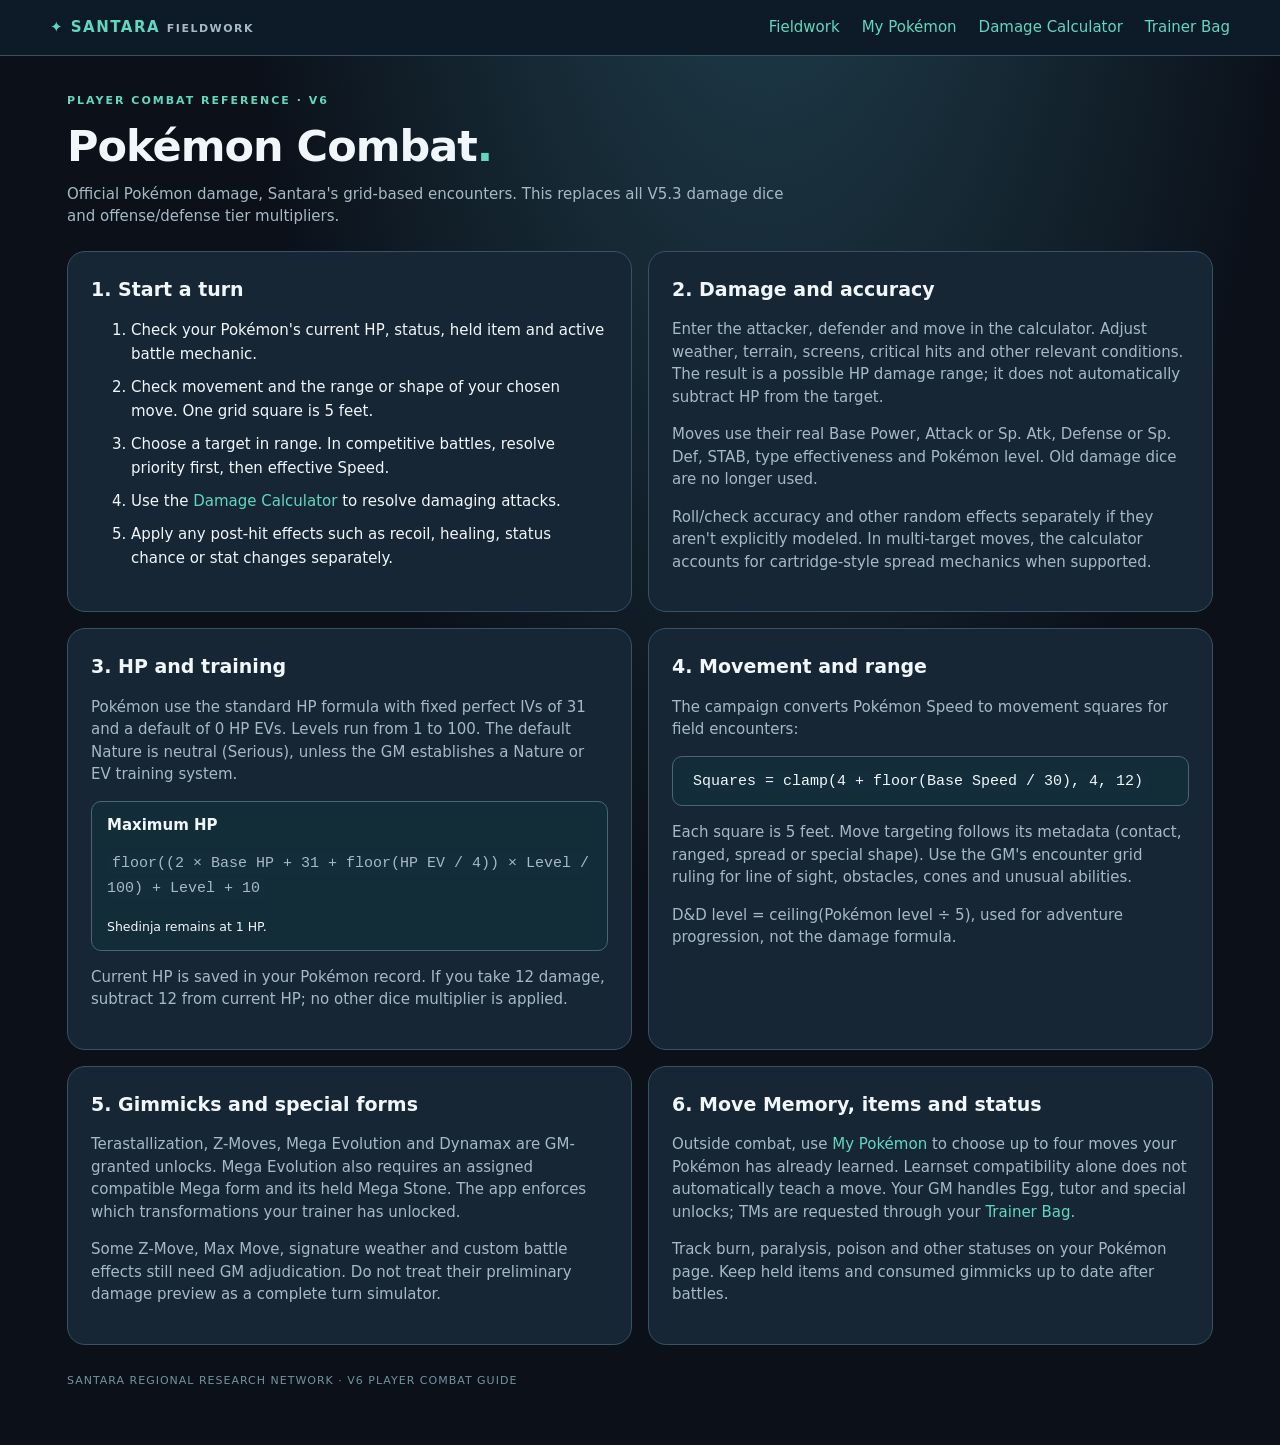
==== combat-guide.html @ be3c0987 "Publish single player-facing V6 Pokémon combat reference, replacing V5.3 dice" ====
<!doctype html>
<html lang="en">
<head>
<meta charset="utf-8"><meta name="viewport" content="width=device-width,initial-scale=1">
<meta name="theme-color" content="#0b1019">
<title>V6 Combat Guide · Santara Fieldwork</title>
<link rel="stylesheet" href="./pokemon-party.css">
<style>
.combat-layout{display:grid;grid-template-columns:repeat(2,minmax(0,1fr));gap:16px;margin:18px 0}
.combat-layout .panel{margin:0}
.combat-layout h2{font-size:19px;margin:0 0 12px}
.combat-layout li{margin:9px 0;line-height:1.6}
.combat-layout code{background:#142d3b;border-radius:4px;padding:2px 5px}
.combat-formula{padding:12px 15px;background:#122d37;border:1px solid #456776;border-radius:10px;overflow-wrap:anywhere}
@media(max-width:790px){.combat-layout{grid-template-columns:1fr}}
</style>
</head>
<body>
<header class="bar"><a class="brand" href="./index.html">✦ SANTARA <span>FIELDWORK</span></a><nav><a href="./index.html">Fieldwork</a><a href="./pokemon-party.html">My Pokémon</a><a href="./damage-calculator.html">Damage Calculator</a><a href="./inventory.html">Trainer Bag</a></nav></header>
<main class="shell">
<section class="hero"><div><span class="eyebrow">PLAYER COMBAT REFERENCE · V6</span><h1>Pokémon Combat<span class="accent">.</span></h1><p>Official Pokémon damage, Santara's grid-based encounters. This replaces all V5.3 damage dice and offense/defense tier multipliers.</p></div></section>
<div class="combat-layout">
<section class="panel"><h2>1. Start a turn</h2><ol><li>Check your Pokémon's current HP, status, held item and active battle mechanic.</li><li>Check movement and the range or shape of your chosen move. One grid square is 5 feet.</li><li>Choose a target in range. In competitive battles, resolve priority first, then effective Speed.</li><li>Use the <a href="./damage-calculator.html">Damage Calculator</a> to resolve damaging attacks.</li><li>Apply any post-hit effects such as recoil, healing, status chance or stat changes separately.</li></ol></section>
<section class="panel"><h2>2. Damage and accuracy</h2><p>Enter the attacker, defender and move in the calculator. Adjust weather, terrain, screens, critical hits and other relevant conditions. The result is a possible HP damage range; it does not automatically subtract HP from the target.</p><p>Moves use their real Base Power, Attack or Sp. Atk, Defense or Sp. Def, STAB, type effectiveness and Pokémon level. Old damage dice are no longer used.</p><p>Roll/check accuracy and other random effects separately if they aren't explicitly modeled. In multi-target moves, the calculator accounts for cartridge-style spread mechanics when supported.</p></section>
<section class="panel"><h2>3. HP and training</h2><p>Pokémon use the standard HP formula with fixed perfect IVs of 31 and a default of 0 HP EVs. Levels run from 1 to 100. The default Nature is neutral (Serious), unless the GM establishes a Nature or EV training system.</p><div class="combat-formula"><b>Maximum HP</b><p><code>floor((2 × Base HP + 31 + floor(HP EV / 4)) × Level / 100) + Level + 10</code></p><small>Shedinja remains at 1 HP.</small></div><p>Current HP is saved in your Pokémon record. If you take 12 damage, subtract 12 from current HP; no other dice multiplier is applied.</p></section>
<section class="panel"><h2>4. Movement and range</h2><p>The campaign converts Pokémon Speed to movement squares for field encounters:</p><div class="combat-formula"><code>Squares = clamp(4 + floor(Base Speed / 30), 4, 12)</code></div><p>Each square is 5 feet. Move targeting follows its metadata (contact, ranged, spread or special shape). Use the GM's encounter grid ruling for line of sight, obstacles, cones and unusual abilities.</p><p>D&amp;D level = ceiling(Pokémon level ÷ 5), used for adventure progression, not the damage formula.</p></section>
<section class="panel"><h2>5. Gimmicks and special forms</h2><p>Terastallization, Z-Moves, Mega Evolution and Dynamax are GM-granted unlocks. Mega Evolution also requires an assigned compatible Mega form and its held Mega Stone. The app enforces which transformations your trainer has unlocked.</p><p>Some Z-Move, Max Move, signature weather and custom battle effects still need GM adjudication. Do not treat their preliminary damage preview as a complete turn simulator.</p></section>
<section class="panel"><h2>6. Move Memory, items and status</h2><p>Outside combat, use <a href="./pokemon-party.html">My Pokémon</a> to choose up to four moves your Pokémon has already learned. Learnset compatibility alone does not automatically teach a move. Your GM handles Egg, tutor and special unlocks; TMs are requested through your <a href="./inventory.html">Trainer Bag</a>.</p><p>Track burn, paralysis, poison and other statuses on your Pokémon page. Keep held items and consumed gimmicks up to date after battles.</p></section>
</div>
<footer>SANTARA REGIONAL RESEARCH NETWORK · V6 PLAYER COMBAT GUIDE</footer>
</main>
</body></html>
---- pokemon-party.css ----
:root{color-scheme:dark;--bg:#0b1019;--panel:#172635;--panel2:#1d3040;--edge:#365264;--text:#f0f6f9;--muted:#a6b9c4;--teal:#61d8bd;--gold:#f3ca81}
*{box-sizing:border-box}body{margin:0;background:radial-gradient(ellipse at 60% -20%,#214351 0%,transparent 50%),var(--bg);color:var(--text);font:15px/1.5 system-ui,-apple-system,"Segoe UI",sans-serif;min-height:100vh}button,input,select,textarea{font:inherit}button{cursor:pointer}button:disabled{opacity:.48;cursor:not-allowed}a{color:var(--teal);text-decoration:none}.bar{border-bottom:1px solid var(--edge);background:#0d1a27;padding:16px max(24px,calc((100vw - 1180px)/2));display:flex;justify-content:space-between;align-items:center;gap:20px}.brand{font-weight:850;letter-spacing:1.5px}.brand span{color:var(--muted);font-size:11px}.bar nav{display:flex;gap:22px}.shell{max-width:1190px;padding:32px 22px;margin:auto}.hero{display:flex;justify-content:space-between;gap:15px;align-items:center;margin-bottom:23px}.hero h1{font-size:clamp(30px,4vw,43px);letter-spacing:-1px;margin:4px 0}.hero p{color:var(--muted);margin:0;max-width:720px}.eyebrow{font-size:11px;font-weight:750;letter-spacing:2px;color:var(--teal)}.accent{color:var(--teal)}.chip,.tag{font-size:12px;padding:6px 11px;border:1px solid #517785;border-radius:999px;color:#c4e8e2;background:#183440}.chip{white-space:nowrap}.panel{background:var(--panel);border:1px solid var(--edge);border-radius:18px;padding:23px;margin-bottom:18px}.panel h2,.panel h3{margin:0 0 12px}.panel p{color:var(--muted)}.toolbar{display:flex;justify-content:space-between;align-items:center;gap:10px;margin-bottom:16px;flex-wrap:wrap}.toolbar h2{margin:0}.tabs{display:flex;gap:9px;flex-wrap:wrap}.btn{border:1px solid #4b7783;background:#23414b;color:var(--text);padding:9px 14px;border-radius:10px;font-weight:700}.btn:hover{border-color:var(--teal)}.btn.primary{color:#062821;background:var(--teal);border-color:var(--teal)}.btn.danger{color:#ffc4c2;border-color:#8b5a5a}.btn.small{padding:6px 10px;font-size:12px}.poke-grid{display:grid;grid-template-columns:repeat(3,minmax(0,1fr));gap:13px}.poke-card{border:1px solid #345467;background:linear-gradient(155deg,#1e3746,#132535);border-radius:16px;padding:16px;text-align:left;width:100%;color:var(--text);display:flex;gap:12px;align-items:center;min-width:0}.poke-card:hover{border-color:var(--teal)}.poke-art{width:96px;height:96px;object-fit:contain;flex-shrink:0}.poke-card .name{font-weight:800;font-size:17px}.poke-card .sub{font-size:12px;color:var(--muted)}.poke-info{flex:1;min-width:0}.hpbar{height:8px;border-radius:99px;background:#35485a;overflow:hidden;margin:9px 0 3px}.hpbar i{display:block;height:100%;background:#61ce96;border-radius:99px}.hpbar.low i{background:#e69d65}.hpbar.critical i{background:#de7878}.empty{border:1px dashed #4b6671;background:#132431;border-radius:15px;padding:31px;text-align:center;color:var(--muted)}.columns{display:grid;grid-template-columns:1fr 1fr;gap:17px}.stats-grid{display:grid;grid-template-columns:repeat(3,1fr);gap:10px}.stat{border:1px solid #3b5765;background:#102431;padding:14px;border-radius:12px}.stat b{display:block;font-size:24px}.stat small{color:var(--muted);font-size:11px}.detail-head{display:flex;gap:19px;align-items:center}.detail-head img{width:150px;height:150px;object-fit:contain}.detail-head h2{font-size:28px;margin:0}.detail-head p{margin:5px 0}.form-grid{display:grid;grid-template-columns:repeat(2,minmax(0,1fr));gap:13px}.field{display:flex;flex-direction:column;gap:5px;font-size:12px;color:var(--muted);font-weight:700}.field.full{grid-column:1/-1}input,select,textarea{background:#0d1d2c;color:white;padding:10px 12px;border:1px solid #416073;border-radius:10px;width:100%;min-width:0}textarea{resize:vertical;min-height:75px}.hint{font-size:12px;color:var(--muted)}.actions{display:flex;gap:9px;align-items:center;flex-wrap:wrap;margin-top:14px}.move-list{display:grid;grid-template-columns:1fr 1fr;gap:8px}.move{background:#233a48;border:1px solid #3e5867;border-radius:10px;padding:10px}.flag{font-size:12px;color:var(--gold)}#feedback{min-height:23px;color:var(--gold)}footer{margin:28px 0;color:#7493a2;font-size:11px;letter-spacing:1px}.hidden{display:none!important}@media(max-width:880px){.poke-grid{grid-template-columns:repeat(2,1fr)}.columns{grid-template-columns:1fr}}@media(max-width:620px){.bar,.hero{flex-direction:column;align-items:flex-start}.bar nav{flex-wrap:wrap}.poke-grid{grid-template-columns:1fr}.shell{padding:20px 13px}.panel{padding:16px}.detail-head img{width:110px;height:110px}.stats-grid{grid-template-columns:repeat(2,1fr)}.form-grid{grid-template-columns:1fr}.field.full{grid-column:auto}}

/* Requests and stat-import previews */
.entry{background:#112534;border:1px solid #36566a;border-radius:12px;padding:13px;margin:10px 0;overflow-wrap:anywhere}
.entry .hint{margin:7px 0}
#request-form .stats-grid{margin-top:7px}
#request-form .actions{grid-column:1/-1}
@media(max-width:620px){#request-form .actions{grid-column:auto}}

/* Independently searchable move slots and reusable custom definitions */
.move-fields{display:grid;grid-template-columns:repeat(2,minmax(0,1fr));gap:12px;margin:9px 0 14px}
.move-fields .field{min-width:0}
.move-fields input{width:100%}
.move p.hint{margin:7px 0 0;line-height:1.5}
@media(max-width:620px){.move-fields{grid-template-columns:1fr}}

/* Trainer progression switches and battle transformation controls */
.gimmick-grid{display:grid;grid-template-columns:repeat(2,minmax(0,1fr));gap:12px;margin:12px 0 18px}
.gimmick-tile{display:flex;flex-direction:column;gap:10px;background:#102835;border:1px solid #3e6373;border-radius:12px;padding:14px;min-width:0}
label.gimmick-tile{flex-direction:row;align-items:flex-start}
.gimmick-tile input[type=checkbox]{width:auto;min-width:18px;min-height:18px;margin-top:4px;accent-color:#5bdbbd}
.gimmick-tile small{display:block;color:#b7c5cf;font-size:12px;margin-top:5px}
.gimmick-tile .actions{margin-top:auto}.gimmick-tile button{align-self:flex-start}
.mega-entry{display:flex;align-items:center;flex-wrap:wrap;gap:10px;border:1px solid #3c5969;border-radius:10px;padding:11px;margin:9px 0}
.mega-entry .btn{margin-left:auto}.gimmick-tile .field{width:100%}
@media(max-width:720px){.gimmick-grid{grid-template-columns:1fr}}


/* GM custom species and Mega artwork catalogue */
.artwork-toolbar{display:flex;gap:13px;align-items:flex-end;flex-wrap:wrap;margin:20px 0}
.artwork-toolbar .field{min-width:185px}
.artwork-toolbar .artwork-search{flex:1;min-width:240px}
.artwork-gallery{display:grid;grid-template-columns:repeat(auto-fill,minmax(180px,1fr));gap:14px}
.artwork-card{display:flex;flex-direction:column;background:#102735;border:1px solid #3e6272;border-radius:14px;overflow:hidden;color:var(--text);text-align:left;padding:0;min-width:0;transition:border-color .15s,transform .15s}
.artwork-card:hover{border-color:var(--teal);transform:translateY(-2px)}
.artwork-card:focus-visible{outline:2px solid var(--teal);outline-offset:2px}
.artwork-card-image{height:168px;display:flex;align-items:center;justify-content:center;background:radial-gradient(circle at 50% 30%,#254858,#102634);padding:13px}
.artwork-card-image img,.artwork-large-preview img{max-width:100%;max-height:100%;width:100%;height:100%;object-fit:contain}
.artwork-card-label{display:flex;flex-direction:column;gap:3px;padding:12px}
.artwork-card-label b{overflow-wrap:anywhere}
.artwork-card-label small{color:var(--muted)}
.artwork-empty{display:flex;align-items:center;justify-content:center;flex-direction:column;gap:4px;font-size:50px;color:#6e9aa8}
.artwork-empty small{font-size:12px}
.artwork-editor{display:grid;grid-template-columns:minmax(200px,360px) 1fr;gap:22px;align-items:start}
.artwork-large-preview{height:345px;background:radial-gradient(circle at 50% 30%,#234758,#0c1e2a);border:1px solid #3c6071;border-radius:16px;display:flex;align-items:center;justify-content:center;padding:18px;overflow:hidden}
.artwork-sync{display:flex;flex-direction:row;align-items:flex-start;gap:10px;font-size:13px;font-weight:500;line-height:1.5}
.artwork-sync input[type=checkbox]{width:19px;height:19px;flex:0 0 auto;margin:1px 0 0;accent-color:var(--teal)}
.artwork-editor .actions.full{grid-column:1/-1}
@media(max-width:740px){.artwork-editor{grid-template-columns:1fr}.artwork-large-preview{height:280px}.artwork-gallery{grid-template-columns:repeat(2,minmax(0,1fr))}}
@media(max-width:420px){.artwork-gallery{grid-template-columns:1fr 1fr}.artwork-card-image{height:130px}.artwork-card-label{font-size:13px}}

/* Custom content browser */
.library-toolbar{display:grid;grid-template-columns:1fr 2fr;gap:12px;margin:16px 0}
.custom-library-grid{display:grid;grid-template-columns:repeat(2,minmax(0,1fr));gap:12px}
.custom-library-entry{display:flex;align-items:center;gap:12px;min-width:0;border:1px solid #416177;background:#102a39;border-radius:13px;padding:12px}
.custom-library-entry img,.library-symbol{width:65px;height:65px;flex-shrink:0;object-fit:contain}
.library-symbol{display:grid;place-items:center;font-size:30px;color:var(--teal)}
.library-description{min-width:0;flex:1}.library-description b,.library-description .hint{display:block}
.library-description p{margin:4px 0 0;font-size:12px;overflow-wrap:anywhere}
.library-actions{display:flex;flex-direction:column;gap:6px}
.custom-library-entry[hidden]{display:none!important}
@media(max-width:740px){.custom-library-grid,.library-toolbar{grid-template-columns:1fr}.custom-library-entry{flex-wrap:wrap}.library-actions{flex-direction:row;width:100%}}

/* V5.3 GM editor progression preview */
#v53-level-preview{grid-column:1/-1;border-left:3px solid var(--teal);padding:9px 13px;background:#15313a;border-radius:8px;margin:0}

/* V5.3 grid combat: readable move classes and custom move trait selection. */
.move-classifications{display:flex;flex-wrap:wrap;align-items:center;gap:6px;margin:8px 0}
.move-class{font-size:11px;font-weight:700;line-height:1.4;letter-spacing:.02em;color:#c7e9e4;background:#173540;border:1px solid #39616c;border-radius:7px;padding:4px 7px}
.trait-choices{display:grid;grid-template-columns:repeat(auto-fit,minmax(140px,1fr));gap:8px;padding:11px;border:1px solid #345467;background:#0d2030;border-radius:12px}
.trait-choices label{display:flex;gap:7px;align-items:center;color:var(--text);font-size:13px;font-weight:500}
.trait-choices input{margin:0;width:17px;height:17px}

/* Player Move Memory + GM move permissions */
.memory-move-list{display:flex;flex-direction:column;gap:8px;margin:12px 0 20px}
.memory-move-row{display:flex;align-items:center;justify-content:space-between;gap:12px;flex-wrap:wrap;border:1px solid #385766;border-radius:11px;padding:10px 12px;background:#112937}
.memory-move-row b{font-size:14px}
.memory-move-row .hint{font-weight:500;font-size:12px}
.memory-gm-panel{background:#112e39;border:1px solid #39707a;border-radius:14px;padding:16px;margin-top:20px}
.memory-gm-panel h3{margin-bottom:8px}
#memory-slots-form{margin:16px 0 24px}
#memory-slots-form .actions,.memory-gm-panel .actions{grid-column:1/-1;display:flex;flex-wrap:wrap;gap:8px}
@media(max-width:650px){.memory-move-row{align-items:flex-start}}

.memory-locked-list{display:flex;flex-wrap:wrap;gap:7px;margin-bottom:20px}
.memory-locked-item{display:flex;flex-direction:column;gap:2px;padding:7px 10px;color:var(--text);background:#172b38;border:1px dashed #466273;border-radius:9px;font-size:12px}
.memory-locked-item small{color:var(--muted);font-size:10px}

/* GM player progression and per-trainer reveal controls */
.unlock-trainer-picker{max-width:480px;margin:16px 0 4px}
.unlock-group{border:1px solid #3a5d6a;border-radius:12px;margin:12px 0;background:#102736;padding:12px 15px}
.unlock-group summary{display:flex;justify-content:space-between;align-items:center;gap:12px;cursor:pointer;font-weight:750;font-size:15px}
.unlock-group summary::marker{color:var(--teal)}
.unlock-group summary .chip{white-space:nowrap;flex-shrink:0}
.unlock-group>p{margin:10px 0}
.unlock-options{display:grid;grid-template-columns:repeat(2,minmax(0,1fr));gap:8px;margin-top:12px}
.unlock-row{display:flex;align-items:flex-start;gap:9px;border:1px solid #345263;border-radius:10px;padding:9px 11px;color:var(--text);background:#162d3a;font-size:13px;cursor:pointer}
.unlock-row:has(input:checked){border-color:var(--teal);background:#1a4444}
.unlock-row input[type=checkbox]{width:18px;height:18px;min-width:18px;flex:0 0 18px;padding:0;margin:1px 0 0;accent-color:var(--teal)}
.unlock-row b{display:block;font-weight:650;overflow-wrap:anywhere}
.unlock-row small{display:block;color:var(--muted);font-size:11px}
.unlock-savebar{display:flex;align-items:center;justify-content:space-between;gap:14px;flex-wrap:wrap;border-top:1px solid #3c5868;margin-top:19px;padding-top:17px}
.unlock-savebar .btn{min-width:210px}
@media(max-width:700px){.unlock-options{grid-template-columns:1fr}.unlock-group{padding:11px}.unlock-savebar .btn{width:100%}}

.unlock-table-scroll{width:100%;overflow-x:auto}
.unlock-table{width:100%;border-collapse:collapse;min-width:560px}
.unlock-table th,.unlock-table td{padding:9px 11px;text-align:left;border-bottom:1px solid #385768;font-size:12px}
.unlock-table th{color:var(--muted);font-weight:700}
.unlock-table .unlock-cell{text-align:center;font-variant-numeric:tabular-nums}
.unlock-table td:first-child{max-width:210px;overflow-wrap:anywhere}
.unlock-table tr:last-child td{border-bottom:0}
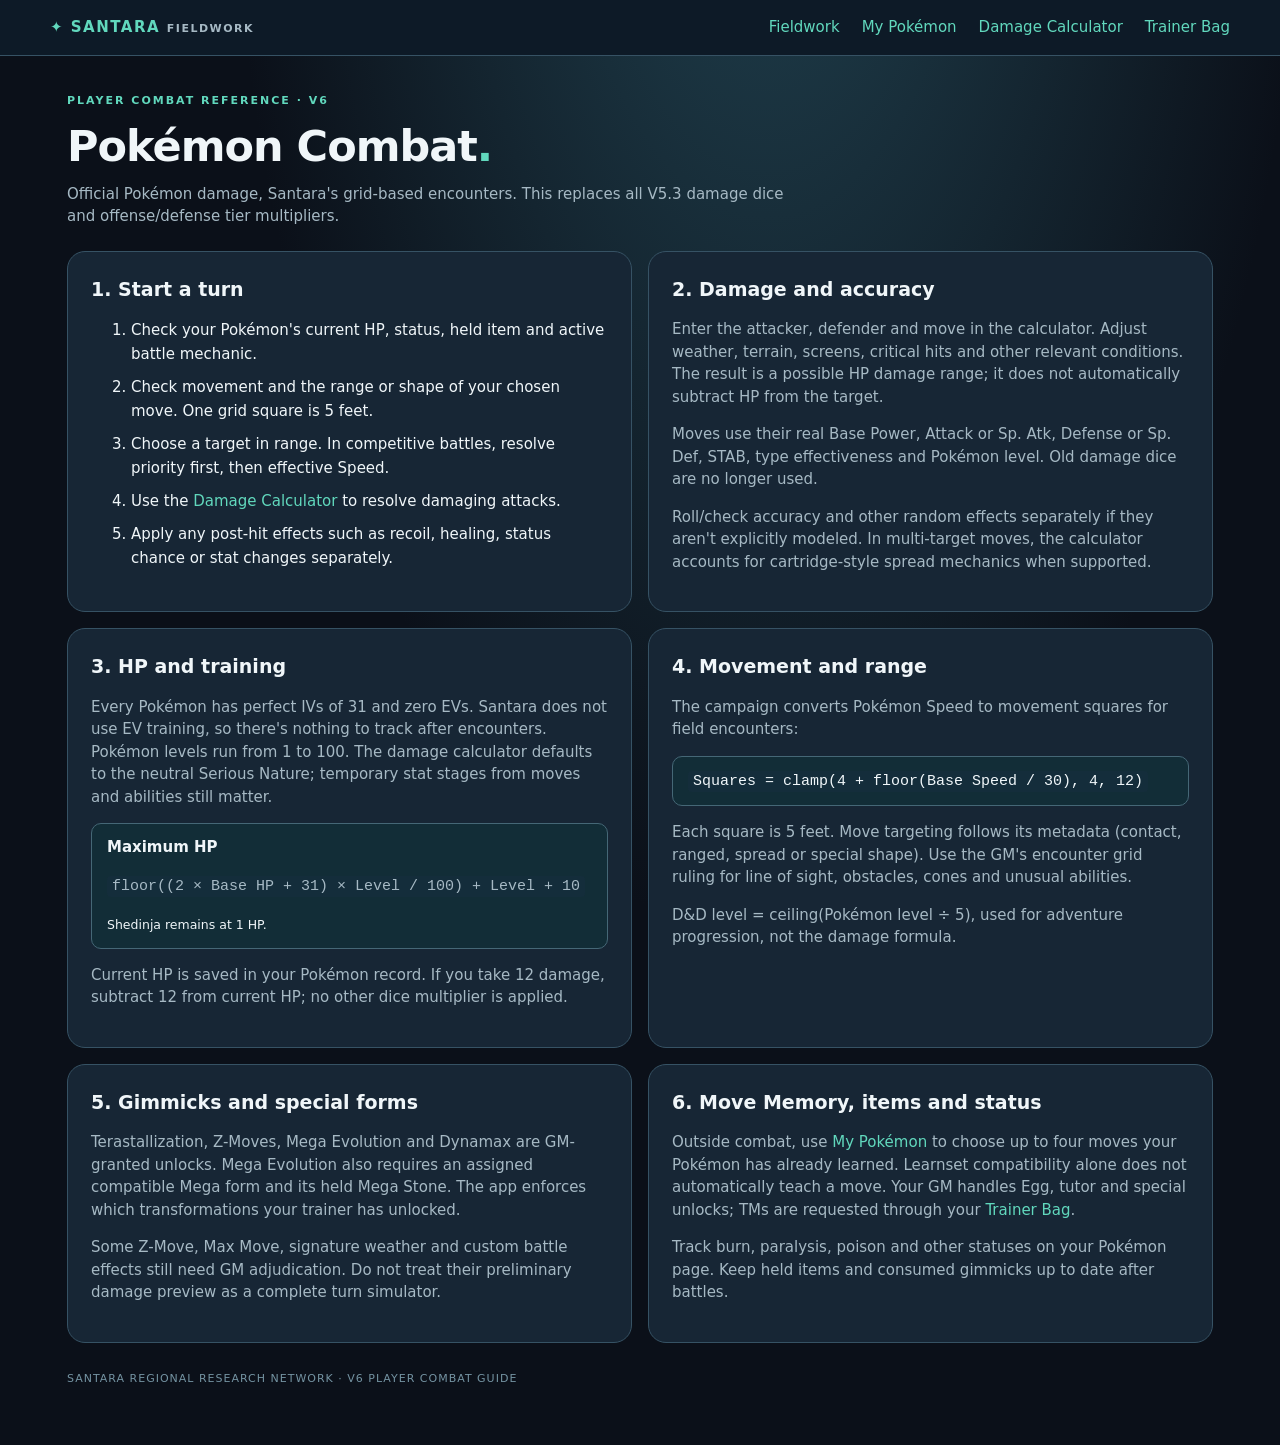
==== commit 1ec022c7: "Document fixed zero EV rules and simplified V6 HP formula" ====
--- a/combat-guide.html
+++ b/combat-guide.html
@@ -22,7 +22,7 @@
 <div class="combat-layout">
 <section class="panel"><h2>1. Start a turn</h2><ol><li>Check your Pokémon's current HP, status, held item and active battle mechanic.</li><li>Check movement and the range or shape of your chosen move. One grid square is 5 feet.</li><li>Choose a target in range. In competitive battles, resolve priority first, then effective Speed.</li><li>Use the <a href="./damage-calculator.html">Damage Calculator</a> to resolve damaging attacks.</li><li>Apply any post-hit effects such as recoil, healing, status chance or stat changes separately.</li></ol></section>
 <section class="panel"><h2>2. Damage and accuracy</h2><p>Enter the attacker, defender and move in the calculator. Adjust weather, terrain, screens, critical hits and other relevant conditions. The result is a possible HP damage range; it does not automatically subtract HP from the target.</p><p>Moves use their real Base Power, Attack or Sp. Atk, Defense or Sp. Def, STAB, type effectiveness and Pokémon level. Old damage dice are no longer used.</p><p>Roll/check accuracy and other random effects separately if they aren't explicitly modeled. In multi-target moves, the calculator accounts for cartridge-style spread mechanics when supported.</p></section>
-<section class="panel"><h2>3. HP and training</h2><p>Pokémon use the standard HP formula with fixed perfect IVs of 31 and a default of 0 HP EVs. Levels run from 1 to 100. The default Nature is neutral (Serious), unless the GM establishes a Nature or EV training system.</p><div class="combat-formula"><b>Maximum HP</b><p><code>floor((2 × Base HP + 31 + floor(HP EV / 4)) × Level / 100) + Level + 10</code></p><small>Shedinja remains at 1 HP.</small></div><p>Current HP is saved in your Pokémon record. If you take 12 damage, subtract 12 from current HP; no other dice multiplier is applied.</p></section>
+<section class="panel"><h2>3. HP and training</h2><p>Every Pokémon has perfect IVs of 31 and zero EVs. Santara does not use EV training, so there's nothing to track after encounters. Pokémon levels run from 1 to 100. The damage calculator defaults to the neutral Serious Nature; temporary stat stages from moves and abilities still matter.</p><div class="combat-formula"><b>Maximum HP</b><p><code>floor((2 × Base HP + 31) × Level / 100) + Level + 10</code></p><small>Shedinja remains at 1 HP.</small></div><p>Current HP is saved in your Pokémon record. If you take 12 damage, subtract 12 from current HP; no other dice multiplier is applied.</p></section>
 <section class="panel"><h2>4. Movement and range</h2><p>The campaign converts Pokémon Speed to movement squares for field encounters:</p><div class="combat-formula"><code>Squares = clamp(4 + floor(Base Speed / 30), 4, 12)</code></div><p>Each square is 5 feet. Move targeting follows its metadata (contact, ranged, spread or special shape). Use the GM's encounter grid ruling for line of sight, obstacles, cones and unusual abilities.</p><p>D&amp;D level = ceiling(Pokémon level ÷ 5), used for adventure progression, not the damage formula.</p></section>
 <section class="panel"><h2>5. Gimmicks and special forms</h2><p>Terastallization, Z-Moves, Mega Evolution and Dynamax are GM-granted unlocks. Mega Evolution also requires an assigned compatible Mega form and its held Mega Stone. The app enforces which transformations your trainer has unlocked.</p><p>Some Z-Move, Max Move, signature weather and custom battle effects still need GM adjudication. Do not treat their preliminary damage preview as a complete turn simulator.</p></section>
 <section class="panel"><h2>6. Move Memory, items and status</h2><p>Outside combat, use <a href="./pokemon-party.html">My Pokémon</a> to choose up to four moves your Pokémon has already learned. Learnset compatibility alone does not automatically teach a move. Your GM handles Egg, tutor and special unlocks; TMs are requested through your <a href="./inventory.html">Trainer Bag</a>.</p><p>Track burn, paralysis, poison and other statuses on your Pokémon page. Keep held items and consumed gimmicks up to date after battles.</p></section>
--- a/pokemon-party.css
+++ b/pokemon-party.css
@@ -111,3 +111,18 @@
 .unlock-table .unlock-cell{text-align:center;font-variant-numeric:tabular-nums}
 .unlock-table td:first-child{max-width:210px;overflow-wrap:anywhere}
 .unlock-table tr:last-child td{border-bottom:0}
+
+/* GM pre-release V6 HP migration with safe previews. */
+.hp-migrate-stats{display:flex;flex-wrap:wrap;gap:8px;margin:15px 0}
+.hp-migrate-stats>*{padding:8px 11px;border:1px solid #3b5a68;background:#162e3a;border-radius:9px;font-size:12px}
+.hp-migrate-check{display:flex;align-items:flex-start;gap:10px;margin:12px 0;padding:13px;background:#352b25;border:1px solid #ae7f50;border-radius:11px;cursor:pointer}
+.hp-migrate-check input[type=checkbox]{min-width:19px;height:19px;margin:2px 0 0;accent-color:var(--teal)}
+.hp-migrate-check b{display:block;margin-bottom:4px}
+.hp-migrate-check small{display:block;color:#e4cbb4}
+.hp-migrate-actions{display:flex;gap:11px;flex-wrap:wrap;margin:18px 0}
+.hp-migrate-table-wrap{overflow-x:auto;width:100%;margin-top:18px}
+.hp-migrate-table{width:100%;border-collapse:collapse;min-width:660px}
+.hp-migrate-table th,.hp-migrate-table td{padding:10px 12px;text-align:left;border-bottom:1px solid #3a5463;font-size:12px}
+.hp-migrate-table th{color:var(--muted)}
+.hp-migrate-table tr:last-child td{border:0}
+@media(max-width:650px){.hp-migrate-actions .btn{width:100%}}
